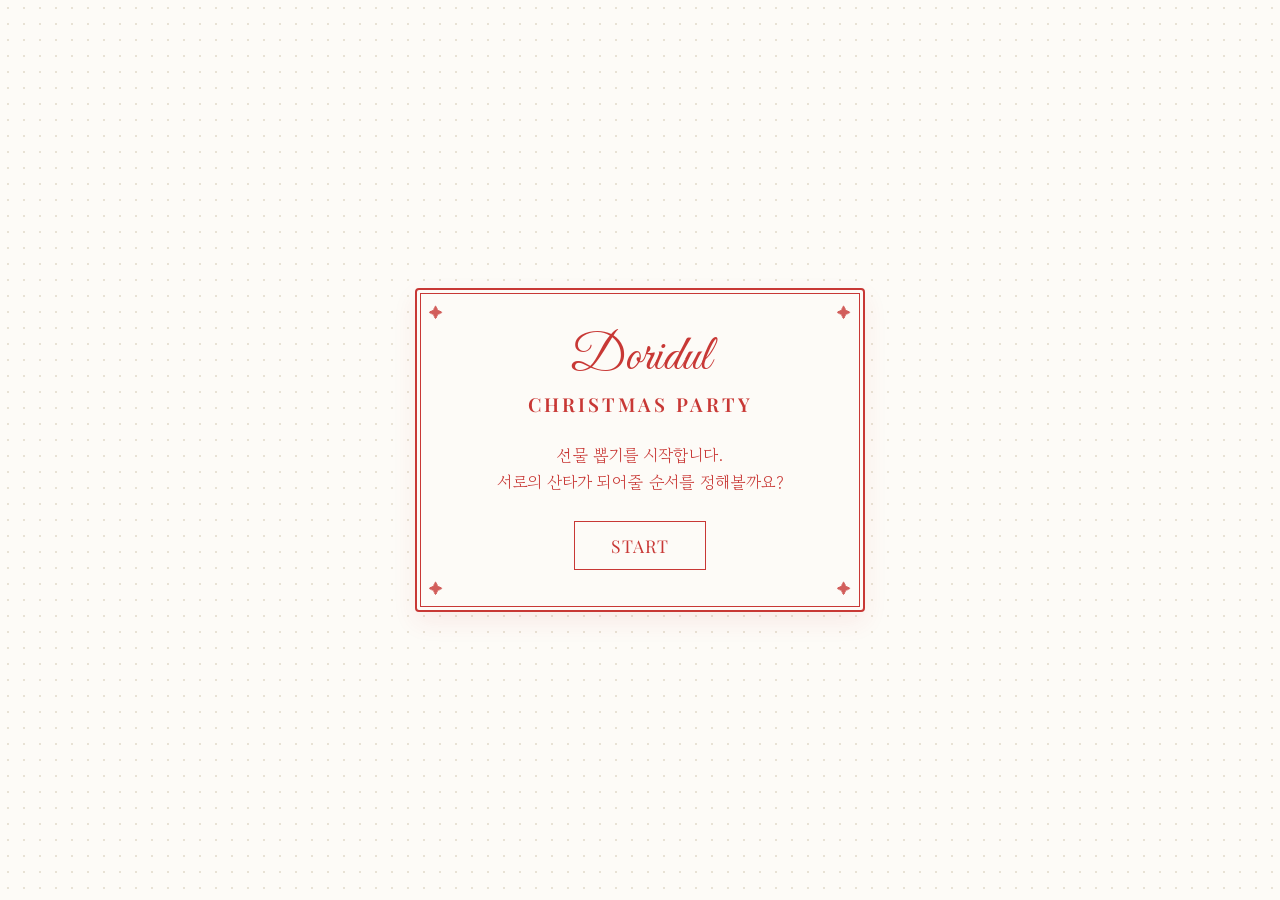
==== index.html @ a65761b8 "Add files via upload" ====
<!DOCTYPE html>
<html lang="ko">
<head>
    <meta charset="UTF-8">
    <meta name="viewport" content="width=device-width, initial-scale=1.0">
    <title>Doridul Christmas Party</title>
    <!-- 클래식 폰트 불러오기 (Great Vibes, Playfair Display, Gowun Batang) -->
    <link rel="preconnect" href="https://fonts.googleapis.com">
    <link rel="preconnect" href="https://fonts.gstatic.com" crossorigin>
    <link href="https://fonts.googleapis.com/css2?family=Gowun+Batang:wght@400;700&family=Great+Vibes&family=Playfair+Display:ital,wght@0,600;1,400&display=swap" rel="stylesheet">
    <style>
        :root {
            --bg-color: #FDFBF7;
            --red-color: #C83835;
            --red-light: #F9EBEA;
            --border-color: #C83835;
        }

        * {
            box-sizing: border-box;
            margin: 0;
            padding: 0;
        }

        body {
            background-color: var(--bg-color);
            color: var(--red-color);
            font-family: 'Gowun Batang', serif;
            display: flex;
            justify-content: center;
            align-items: center;
            min-height: 100vh;
            padding: 20px;
            /* 종이 질감 패턴 느낌 추가 */
            background-image: radial-gradient(#E8E2D5 0.75px, transparent 0.75px);
            background-size: 16px 16px;
        }

        .card {
            border: 2px solid var(--border-color);
            outline: 1px solid var(--border-color);
            outline-offset: -6px;
            padding: 40px 30px;
            max-width: 450px;
            width: 100%;
            text-align: center;
            border-radius: 4px;
            box-shadow: 0 10px 25px rgba(200, 56, 53, 0.08);
            position: relative;
            background-color: var(--bg-color);
        }

        /* 크리스마스 라인 아트 장식 효과 */
        .corner-decoration {
            position: absolute;
            font-size: 14px;
            opacity: 0.8;
        }
        .top-left { top: 12px; left: 12px; }
        .top-right { top: 12px; right: 12px; }
        .bottom-left { bottom: 12px; left: 12px; }
        .bottom-right { bottom: 12px; right: 12px; }

        h1.script-title {
            font-family: 'Great Vibes', cursive;
            font-size: 3.2rem;
            font-weight: normal;
            line-height: 1.1;
            margin-bottom: 5px;
        }

        h2.classic-title {
            font-family: 'Playfair Display', serif;
            letter-spacing: 3px;
            text-transform: uppercase;
            font-size: 1.2rem;
            margin-bottom: 25px;
            font-weight: 600;
        }

        p.description {
            font-size: 1.05rem;
            line-height: 1.6;
            margin-bottom: 25px;
            word-break: keep-all;
        }

        .members-list {
            display: flex;
            justify-content: center;
            gap: 8px;
            flex-wrap: wrap;
            margin-bottom: 30px;
        }

        .member-badge {
            border: 1px solid var(--red-color);
            padding: 4px 12px;
            border-radius: 15px;
            font-size: 0.9rem;
            transition: all 0.3s ease;
        }

        .member-badge.selected {
            background-color: var(--red-color);
            color: var(--bg-color);
            font-weight: bold;
        }

        .result-box {
            border-top: 1px dashed var(--red-color);
            border-bottom: 1px dashed var(--red-color);
            padding: 20px 0;
            margin: 20px 0 30px;
            min-height: 120px;
            display: flex;
            flex-direction: column;
            justify-content: center;
            align-items: center;
        }

        .highlight-name {
            font-size: 2.2rem;
            font-weight: bold;
            margin-top: 8px;
            font-family: 'Gowun Batang', serif;
            animation: fadeIn 0.5s ease-in-out;
        }

        .loading-text {
            font-size: 1.8rem;
            font-weight: bold;
            color: var(--red-color);
            font-family: 'Gowun Batang', serif;
            animation: pulse 0.3s infinite alternate;
        }

        @keyframes pulse {
            from { transform: scale(0.95); opacity: 0.8; }
            to { transform: scale(1.05); opacity: 1; }
        }

        .btn {
            background-color: transparent;
            color: var(--red-color);
            border: 1.5px solid var(--red-color);
            padding: 12px 36px;
            font-size: 1.1rem;
            font-family: 'Playfair Display', 'Gowun Batang', serif;
            letter-spacing: 1px;
            cursor: pointer;
            transition: all 0.2s ease;
            outline: none;
        }

        .btn:hover:not(:disabled) {
            background-color: var(--red-color);
            color: var(--bg-color);
        }

        .btn:disabled {
            opacity: 0.5;
            cursor: not-allowed;
            border-color: #ccc;
            color: #888;
        }

        .hidden {
            display: none;
        }

        .chain-history {
            text-align: left;
            font-size: 0.9rem;
            line-height: 1.8;
            margin-bottom: 25px;
            background-color: rgba(200, 56, 53, 0.03);
            padding: 15px;
            border-radius: 4px;
            border-left: 2px solid var(--red-color);
        }

        .chain-item {
            margin-bottom: 4px;
        }

        @keyframes fadeIn {
            from { opacity: 0; transform: translateY(5px); }
            to { opacity: 1; transform: translateY(0); }
        }
    </style>
</head>
<body>

<div class="card">
    <div class="corner-decoration top-left">✦</div>
    <div class="corner-decoration top-right">✦</div>
    <div class="corner-decoration bottom-left">✦</div>
    <div class="corner-decoration bottom-right">✦</div>

    <!-- 1. 메인 화면 -->
    <div id="step-1">
        <h1 class="script-title">Doridul</h1>
        <h2 class="classic-title">Christmas Party</h2>
        <p class="description">
            선물 뽑기를 시작합니다.<br>
            서로의 산타가 되어줄 순서를 정해볼까요?
        </p>
        <button class="btn" onclick="nextStep(2)">START</button>
    </div>

    <!-- 2~7. 진행 화면 (공통 레이아웃 사용) -->
    <div id="step-game" class="hidden">
        <h2 class="classic-title" id="game-title">Christmas Party</h2>
        
        <p class="description" id="game-desc"></p>

        <div class="members-list" id="members-container"></div>

        <div class="result-box">
            <span id="result-label" style="font-size: 0.95rem;">버튼을 눌러 사람을 뽑아주세요</span>
            <div id="result-name" class="highlight-name"></div>
        </div>

        <div id="chain-history" class="chain-history hidden"></div>

        <button class="btn" id="action-btn" onclick="drawFirstWithLoading()">첫번째 사람 뽑기</button>
    </div>

</div>

<script>
    const INITIAL_MEMBERS = ["수민", "보은", "인수", "율린", "홍비", "도희"];
    const LOADING_MESSAGES = ["두근두근 💓", "두구두구두구 🥁", "메리크리스마스! 🎄"];
    
    let remainingMembers = [];
    let sequence = [];
    let currentStep = 1;

    function initGame() {
        remainingMembers = [...INITIAL_MEMBERS];
        sequence = [];
        currentStep = 1;
        
        document.getElementById('step-1').classList.remove('hidden');
        document.getElementById('step-game').classList.add('hidden');
        document.getElementById('chain-history').classList.add('hidden');
        document.getElementById('chain-history').innerHTML = '';
    }

    function nextStep(step) {
        if(step === 2) {
            document.getElementById('step-1').classList.add('hidden');
            document.getElementById('step-game').classList.remove('hidden');
            setupStep2();
        }
    }

    function renderMembers() {
        const container = document.getElementById('members-container');
        container.innerHTML = '';
        INITIAL_MEMBERS.forEach(member => {
            const badge = document.createElement('span');
            badge.className = 'member-badge';
            if (sequence.includes(member)) {
                badge.classList.add('selected');
            }
            badge.textContent = member;
            container.appendChild(badge);
        });
    }

    function setupStep2() {
        currentStep = 2;
        renderMembers();
        document.getElementById('game-title').textContent = "첫 번째 주자 뽑기";
        document.getElementById('game-desc').textContent = "선물 전달을 시작할 첫 번째 사람을 뽑아주세요.";
        document.getElementById('result-label').textContent = "첫 번째 주자는?";
        document.getElementById('result-name').textContent = "";
        
        const btn = document.getElementById('action-btn');
        btn.disabled = false;
        btn.textContent = "첫번째 사람 뽑기";
        btn.onclick = drawFirstWithLoading;
    }

    function startLoadingAnimation(onComplete) {
        const btn = document.getElementById('action-btn');
        const resultNameEl = document.getElementById('result-name');
        btn.disabled = true;

        let duration = 3000; // 3초 로딩
        let intervalTime = 250; // 문구 변경 간격 (ms)
        let elapsedTime = 0;

        let timer = setInterval(() => {
            // 문구를 무작위로 선택
            const randomMsg = LOADING_MESSAGES[Math.floor(Math.random() * LOADING_MESSAGES.length)];
            resultNameEl.innerHTML = `<span class="loading-text">${randomMsg}</span>`;
            
            elapsedTime += intervalTime;
            if (elapsedTime >= duration) {
                clearInterval(timer);
                btn.disabled = false;
                onComplete();
            }
        }, intervalTime);
    }

    function drawFirstWithLoading() {
        startLoadingAnimation(drawFirst);
    }

    function drawFirst() {
        const randomIndex = Math.floor(Math.random() * remainingMembers.length);
        const selected = remainingMembers.splice(randomIndex, 1)[0];
        sequence.push(selected);

        renderMembers();
        document.getElementById('result-name').textContent = selected;
        
        const btn = document.getElementById('action-btn');
        btn.textContent = "다음 선물 받을 사람 뽑기";
        btn.onclick = prepareNextDraw;
    }

    function prepareNextDraw() {
        currentStep++;
        const giver = sequence[sequence.length - 1];
        
        if (remainingMembers.length > 1) {
            document.getElementById('game-title').textContent = `선물 받을 사람 뽑기 (${sequence.length}/6)`;
            document.getElementById('game-desc').innerHTML = `<b>${giver}</b> 님이 선물해 줄 다음 사람을 뽑아주세요.`;
            document.getElementById('result-label').textContent = `${giver} → ?`;
            document.getElementById('result-name').textContent = "";
            
            const btn = document.getElementById('action-btn');
            btn.disabled = false;
            btn.textContent = "다음 선물 받을 사람 뽑기";
            btn.onclick = drawNextWithLoading;
        } else if (remainingMembers.length === 1) {
            setupFinalStep();
        }
    }

    function drawNextWithLoading() {
        startLoadingAnimation(drawNext);
    }

    function drawNext() {
        const randomIndex = Math.floor(Math.random() * remainingMembers.length);
        const selected = remainingMembers.splice(randomIndex, 1)[0];
        sequence.push(selected);

        renderMembers();
        document.getElementById('result-name').textContent = selected;

        if (remainingMembers.length > 0) {
            const btn = document.getElementById('action-btn');
            btn.textContent = "다음 순서로 진행";
            btn.onclick = prepareNextDraw;
        } else {
            setupFinalStep();
        }
    }

    function setupFinalStep() {
        // 마지막 남은 사람 확정
        const lastMember = remainingMembers.pop();
        sequence.push(lastMember);
        renderMembers();

        document.getElementById('game-title').textContent = "최종 결과 발표";
        document.getElementById('game-desc').innerHTML = `모든 순서가 정해졌습니다!`;
        document.getElementById('result-label').textContent = "마지막 주자";
        document.getElementById('result-name').textContent = lastMember;

        // 히스토리 목록 생성
        const historyContainer = document.getElementById('chain-history');
        historyContainer.classList.remove('hidden');
        
        let historyHTML = '<strong>🎁 선물 전달 순서:</strong><br><br>';
        for(let i = 0; i < sequence.length - 1; i++) {
            historyHTML += `<div class="chain-item">🎄 <b>${sequence[i]}</b> ➔ <b>${sequence[i+1]}</b> 에게 선물</div>`;
        }
        historyHTML += `<div class="chain-item">🎄 <b>${sequence[sequence.length - 1]}</b> ➔ <b>${sequence[0]}</b> 에게 선물 (첫 번째 주자)</div>`;
        
        historyContainer.innerHTML = historyHTML;

        // 버튼 변경
        const btn = document.getElementById('action-btn');
        btn.disabled = false;
        btn.textContent = "처음으로";
        btn.onclick = initGame;
    }

    // 초기화 실행
    initGame();
</script>

</body>
</html>
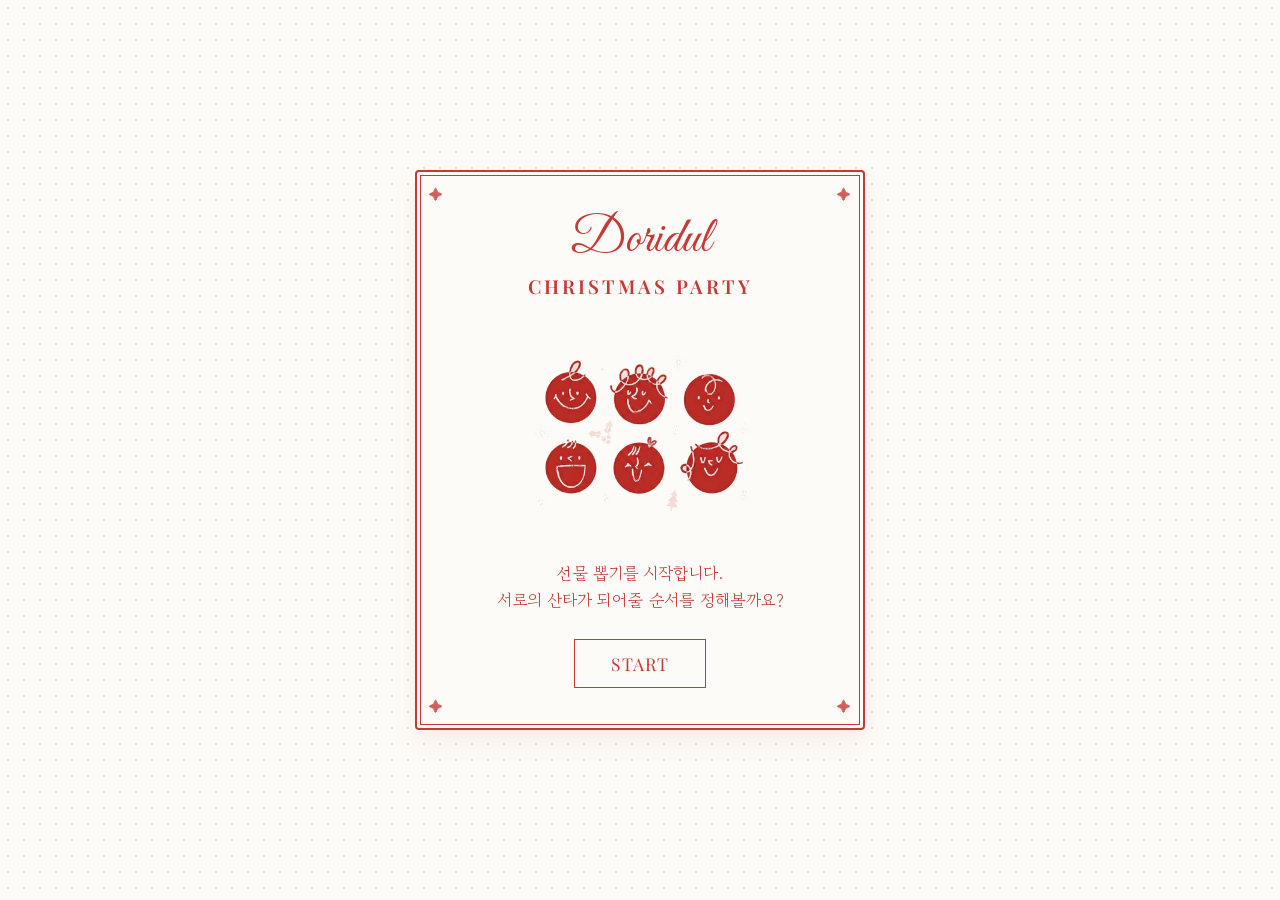
==== commit 067c85d5: "Add files via upload" ====
--- a/index.html
+++ b/index.html
@@ -4,6 +4,18 @@
     <meta charset="UTF-8">
     <meta name="viewport" content="width=device-width, initial-scale=1.0">
     <title>Doridul Christmas Party</title>
+    <link rel="icon" href="tree.ico" type="image/x-icon">
+    <meta property="og:title" content="Doridul Christmas Party">
+    <meta property="og:description" content="선물 뽑기를 시작합니다. 서로의 산타가 되어줄 순서를 정해볼까요?">
+    <meta property="og:type" content="website">
+    <meta property="og:url" content="https://soyr.github.io/doridul/">
+    <meta property="og:image" content="https://soyr.github.io/doridul/doridulillust.png">
+    <meta property="og:image:width" content="1024">
+    <meta property="og:image:height" content="716">
+    <meta property="og:image:type" content="image/png">
+    <meta name="twitter:card" content="summary_large_image">
+    <meta name="twitter:title" content="Doridul Christmas Party">
+    <meta name="twitter:image" content="https://soyr.github.io/doridul/doridulillust.png">
     <!-- 클래식 폰트 불러오기 (Great Vibes, Playfair Display, Gowun Batang) -->
     <link rel="preconnect" href="https://fonts.googleapis.com">
     <link rel="preconnect" href="https://fonts.gstatic.com" crossorigin>
@@ -69,6 +81,13 @@
             margin-bottom: 5px;
         }
 
+        .main-illust {
+            width: 80%;
+            height: auto;
+            margin: 5px auto 20px;
+            display: block;
+        }
+
         h2.classic-title {
             font-family: 'Playfair Display', serif;
             letter-spacing: 3px;
@@ -202,6 +221,7 @@
     <div id="step-1">
         <h1 class="script-title">Doridul</h1>
         <h2 class="classic-title">Christmas Party</h2>
+        <img src="doridulillust-2.png" alt="Doridul illustration" class="main-illust">
         <p class="description">
             선물 뽑기를 시작합니다.<br>
             서로의 산타가 되어줄 순서를 정해볼까요?
@@ -289,7 +309,7 @@
         const resultNameEl = document.getElementById('result-name');
         btn.disabled = true;
 
-        let duration = 3000; // 3초 로딩
+        let duration = 2500; // 2.5초 로딩
         let intervalTime = 250; // 문구 변경 간격 (ms)
         let elapsedTime = 0;
 
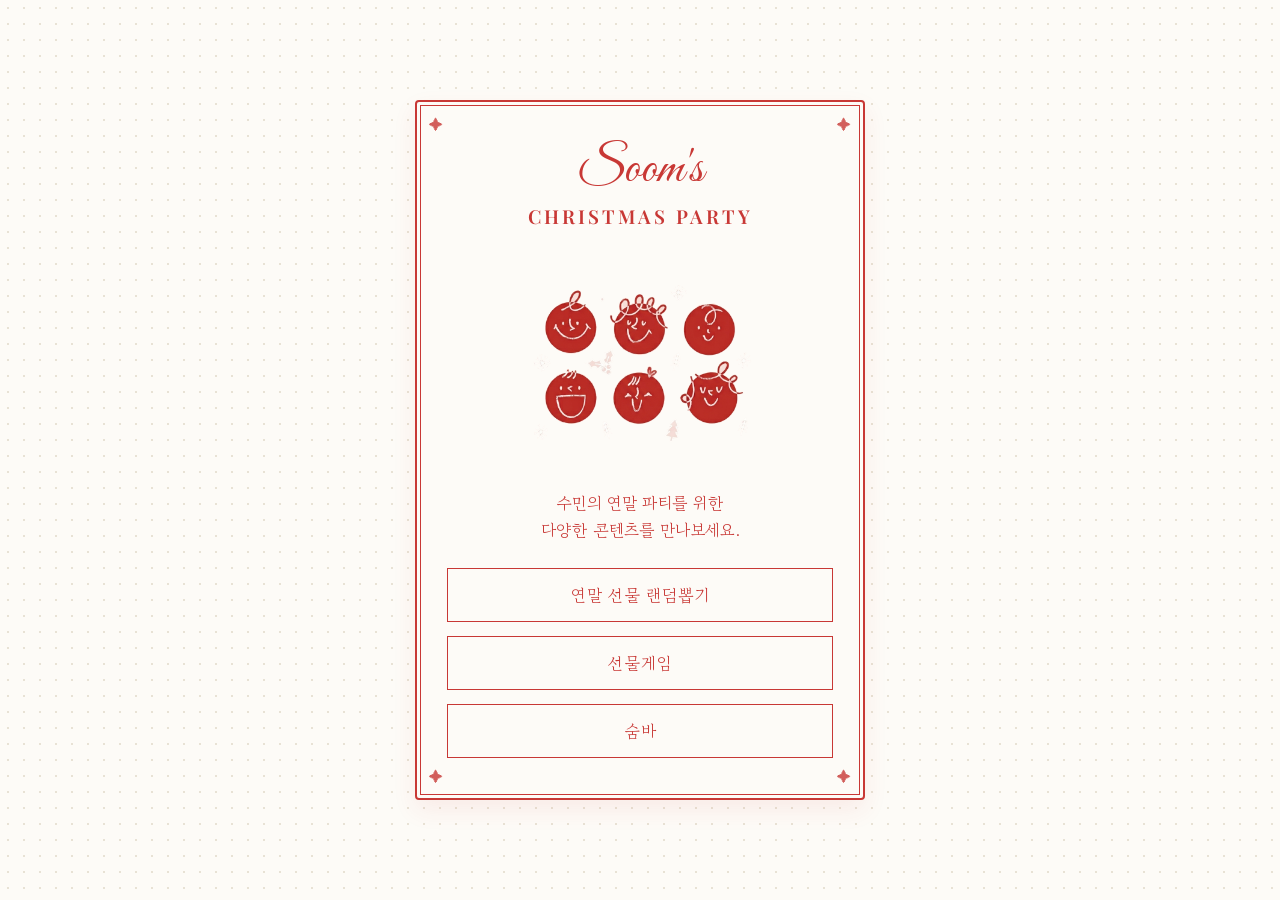
==== commit 24ad089b: "Add files via upload" ====
--- a/index.html
+++ b/index.html
@@ -1,422 +1,51 @@
-<!DOCTYPE html>
-<html lang="ko">
-<head>
-    <meta charset="UTF-8">
-    <meta name="viewport" content="width=device-width, initial-scale=1.0">
-    <title>Doridul Christmas Party</title>
-    <link rel="icon" href="tree.ico" type="image/x-icon">
-    <meta property="og:title" content="Doridul Christmas Party">
-    <meta property="og:description" content="선물 뽑기를 시작합니다. 서로의 산타가 되어줄 순서를 정해볼까요?">
-    <meta property="og:type" content="website">
-    <meta property="og:url" content="https://soyr.github.io/doridul/">
-    <meta property="og:image" content="https://soyr.github.io/doridul/doridulillust.png">
-    <meta property="og:image:width" content="1024">
-    <meta property="og:image:height" content="716">
-    <meta property="og:image:type" content="image/png">
-    <meta name="twitter:card" content="summary_large_image">
-    <meta name="twitter:title" content="Doridul Christmas Party">
-    <meta name="twitter:image" content="https://soyr.github.io/doridul/doridulillust.png">
-    <!-- 클래식 폰트 불러오기 (Great Vibes, Playfair Display, Gowun Batang) -->
-    <link rel="preconnect" href="https://fonts.googleapis.com">
-    <link rel="preconnect" href="https://fonts.gstatic.com" crossorigin>
-    <link href="https://fonts.googleapis.com/css2?family=Gowun+Batang:wght@400;700&family=Great+Vibes&family=Playfair+Display:ital,wght@0,600;1,400&display=swap" rel="stylesheet">
-    <style>
-        :root {
-            --bg-color: #FDFBF7;
-            --red-color: #C83835;
-            --red-light: #F9EBEA;
-            --border-color: #C83835;
-        }
-
-        * {
-            box-sizing: border-box;
-            margin: 0;
-            padding: 0;
-        }
-
-        body {
-            background-color: var(--bg-color);
-            color: var(--red-color);
-            font-family: 'Gowun Batang', serif;
-            display: flex;
-            justify-content: center;
-            align-items: center;
-            min-height: 100vh;
-            padding: 20px;
-            /* 종이 질감 패턴 느낌 추가 */
-            background-image: radial-gradient(#E8E2D5 0.75px, transparent 0.75px);
-            background-size: 16px 16px;
-        }
-
-        .card {
-            border: 2px solid var(--border-color);
-            outline: 1px solid var(--border-color);
-            outline-offset: -6px;
-            padding: 40px 30px;
-            max-width: 450px;
-            width: 100%;
-            text-align: center;
-            border-radius: 4px;
-            box-shadow: 0 10px 25px rgba(200, 56, 53, 0.08);
-            position: relative;
-            background-color: var(--bg-color);
-        }
-
-        /* 크리스마스 라인 아트 장식 효과 */
-        .corner-decoration {
-            position: absolute;
-            font-size: 14px;
-            opacity: 0.8;
-        }
-        .top-left { top: 12px; left: 12px; }
-        .top-right { top: 12px; right: 12px; }
-        .bottom-left { bottom: 12px; left: 12px; }
-        .bottom-right { bottom: 12px; right: 12px; }
-
-        h1.script-title {
-            font-family: 'Great Vibes', cursive;
-            font-size: 3.2rem;
-            font-weight: normal;
-            line-height: 1.1;
-            margin-bottom: 5px;
-        }
-
-        .main-illust {
-            width: 80%;
-            height: auto;
-            margin: 5px auto 20px;
-            display: block;
-        }
-
-        h2.classic-title {
-            font-family: 'Playfair Display', serif;
-            letter-spacing: 3px;
-            text-transform: uppercase;
-            font-size: 1.2rem;
-            margin-bottom: 25px;
-            font-weight: 600;
-        }
-
-        p.description {
-            font-size: 1.05rem;
-            line-height: 1.6;
-            margin-bottom: 25px;
-            word-break: keep-all;
-        }
-
-        .members-list {
-            display: flex;
-            justify-content: center;
-            gap: 8px;
-            flex-wrap: wrap;
-            margin-bottom: 30px;
-        }
-
-        .member-badge {
-            border: 1px solid var(--red-color);
-            padding: 4px 12px;
-            border-radius: 15px;
-            font-size: 0.9rem;
-            transition: all 0.3s ease;
-        }
-
-        .member-badge.selected {
-            background-color: var(--red-color);
-            color: var(--bg-color);
-            font-weight: bold;
-        }
-
-        .result-box {
-            border-top: 1px dashed var(--red-color);
-            border-bottom: 1px dashed var(--red-color);
-            padding: 20px 0;
-            margin: 20px 0 30px;
-            min-height: 120px;
-            display: flex;
-            flex-direction: column;
-            justify-content: center;
-            align-items: center;
-        }
-
-        .highlight-name {
-            font-size: 2.2rem;
-            font-weight: bold;
-            margin-top: 8px;
-            font-family: 'Gowun Batang', serif;
-            animation: fadeIn 0.5s ease-in-out;
-        }
-
-        .loading-text {
-            font-size: 1.8rem;
-            font-weight: bold;
-            color: var(--red-color);
-            font-family: 'Gowun Batang', serif;
-            animation: pulse 0.3s infinite alternate;
-        }
-
-        @keyframes pulse {
-            from { transform: scale(0.95); opacity: 0.8; }
-            to { transform: scale(1.05); opacity: 1; }
-        }
-
-        .btn {
-            background-color: transparent;
-            color: var(--red-color);
-            border: 1.5px solid var(--red-color);
-            padding: 12px 36px;
-            font-size: 1.1rem;
-            font-family: 'Playfair Display', 'Gowun Batang', serif;
-            letter-spacing: 1px;
-            cursor: pointer;
-            transition: all 0.2s ease;
-            outline: none;
-        }
-
-        .btn:hover:not(:disabled) {
-            background-color: var(--red-color);
-            color: var(--bg-color);
-        }
-
-        .btn:disabled {
-            opacity: 0.5;
-            cursor: not-allowed;
-            border-color: #ccc;
-            color: #888;
-        }
-
-        .hidden {
-            display: none;
-        }
-
-        .chain-history {
-            text-align: left;
-            font-size: 0.9rem;
-            line-height: 1.8;
-            margin-bottom: 25px;
-            background-color: rgba(200, 56, 53, 0.03);
-            padding: 15px;
-            border-radius: 4px;
-            border-left: 2px solid var(--red-color);
-        }
-
-        .chain-item {
-            margin-bottom: 4px;
-        }
-
-        @keyframes fadeIn {
-            from { opacity: 0; transform: translateY(5px); }
-            to { opacity: 1; transform: translateY(0); }
-        }
-    </style>
-</head>
-<body>
-
-<div class="card">
-    <div class="corner-decoration top-left">✦</div>
-    <div class="corner-decoration top-right">✦</div>
-    <div class="corner-decoration bottom-left">✦</div>
-    <div class="corner-decoration bottom-right">✦</div>
-
-    <!-- 1. 메인 화면 -->
-    <div id="step-1">
-        <h1 class="script-title">Doridul</h1>
-        <h2 class="classic-title">Christmas Party</h2>
-        <img src="doridulillust-2.png" alt="Doridul illustration" class="main-illust">
-        <p class="description">
-            선물 뽑기를 시작합니다.<br>
-            서로의 산타가 되어줄 순서를 정해볼까요?
-        </p>
-        <button class="btn" onclick="nextStep(2)">START</button>
-    </div>
-
-    <!-- 2~7. 진행 화면 (공통 레이아웃 사용) -->
-    <div id="step-game" class="hidden">
-        <h2 class="classic-title" id="game-title">Christmas Party</h2>
-        
-        <p class="description" id="game-desc"></p>
-
-        <div class="members-list" id="members-container"></div>
-
-        <div class="result-box">
-            <span id="result-label" style="font-size: 0.95rem;">버튼을 눌러 사람을 뽑아주세요</span>
-            <div id="result-name" class="highlight-name"></div>
-        </div>
-
-        <div id="chain-history" class="chain-history hidden"></div>
-
-        <button class="btn" id="action-btn" onclick="drawFirstWithLoading()">첫번째 사람 뽑기</button>
-    </div>
-
-</div>
-
-<script>
-    const INITIAL_MEMBERS = ["수민", "보은", "인수", "율린", "홍비", "도희"];
-    const LOADING_MESSAGES = ["두근두근 💓", "두구두구두구 🥁", "메리크리스마스! 🎄"];
-    
-    let remainingMembers = [];
-    let sequence = [];
-    let currentStep = 1;
-
-    function initGame() {
-        remainingMembers = [...INITIAL_MEMBERS];
-        sequence = [];
-        currentStep = 1;
-        
-        document.getElementById('step-1').classList.remove('hidden');
-        document.getElementById('step-game').classList.add('hidden');
-        document.getElementById('chain-history').classList.add('hidden');
-        document.getElementById('chain-history').innerHTML = '';
-    }
-
-    function nextStep(step) {
-        if(step === 2) {
-            document.getElementById('step-1').classList.add('hidden');
-            document.getElementById('step-game').classList.remove('hidden');
-            setupStep2();
-        }
-    }
-
-    function renderMembers() {
-        const container = document.getElementById('members-container');
-        container.innerHTML = '';
-        INITIAL_MEMBERS.forEach(member => {
-            const badge = document.createElement('span');
-            badge.className = 'member-badge';
-            if (sequence.includes(member)) {
-                badge.classList.add('selected');
-            }
-            badge.textContent = member;
-            container.appendChild(badge);
-        });
-    }
-
-    function setupStep2() {
-        currentStep = 2;
-        renderMembers();
-        document.getElementById('game-title').textContent = "첫 번째 주자 뽑기";
-        document.getElementById('game-desc').textContent = "선물 전달을 시작할 첫 번째 사람을 뽑아주세요.";
-        document.getElementById('result-label').textContent = "첫 번째 주자는?";
-        document.getElementById('result-name').textContent = "";
-        
-        const btn = document.getElementById('action-btn');
-        btn.disabled = false;
-        btn.textContent = "첫번째 사람 뽑기";
-        btn.onclick = drawFirstWithLoading;
-    }
-
-    function startLoadingAnimation(onComplete) {
-        const btn = document.getElementById('action-btn');
-        const resultNameEl = document.getElementById('result-name');
-        btn.disabled = true;
-
-        let duration = 2500; // 2.5초 로딩
-        let intervalTime = 250; // 문구 변경 간격 (ms)
-        let elapsedTime = 0;
-
-        let timer = setInterval(() => {
-            // 문구를 무작위로 선택
-            const randomMsg = LOADING_MESSAGES[Math.floor(Math.random() * LOADING_MESSAGES.length)];
-            resultNameEl.innerHTML = `<span class="loading-text">${randomMsg}</span>`;
-            
-            elapsedTime += intervalTime;
-            if (elapsedTime >= duration) {
-                clearInterval(timer);
-                btn.disabled = false;
-                onComplete();
-            }
-        }, intervalTime);
-    }
-
-    function drawFirstWithLoading() {
-        startLoadingAnimation(drawFirst);
-    }
-
-    function drawFirst() {
-        const randomIndex = Math.floor(Math.random() * remainingMembers.length);
-        const selected = remainingMembers.splice(randomIndex, 1)[0];
-        sequence.push(selected);
-
-        renderMembers();
-        document.getElementById('result-name').textContent = selected;
-        
-        const btn = document.getElementById('action-btn');
-        btn.textContent = "다음 선물 받을 사람 뽑기";
-        btn.onclick = prepareNextDraw;
-    }
-
-    function prepareNextDraw() {
-        currentStep++;
-        const giver = sequence[sequence.length - 1];
-        
-        if (remainingMembers.length > 1) {
-            document.getElementById('game-title').textContent = `선물 받을 사람 뽑기 (${sequence.length}/6)`;
-            document.getElementById('game-desc').innerHTML = `<b>${giver}</b> 님이 선물해 줄 다음 사람을 뽑아주세요.`;
-            document.getElementById('result-label').textContent = `${giver} → ?`;
-            document.getElementById('result-name').textContent = "";
-            
-            const btn = document.getElementById('action-btn');
-            btn.disabled = false;
-            btn.textContent = "다음 선물 받을 사람 뽑기";
-            btn.onclick = drawNextWithLoading;
-        } else if (remainingMembers.length === 1) {
-            setupFinalStep();
-        }
-    }
-
-    function drawNextWithLoading() {
-        startLoadingAnimation(drawNext);
-    }
-
-    function drawNext() {
-        const randomIndex = Math.floor(Math.random() * remainingMembers.length);
-        const selected = remainingMembers.splice(randomIndex, 1)[0];
-        sequence.push(selected);
-
-        renderMembers();
-        document.getElementById('result-name').textContent = selected;
-
-        if (remainingMembers.length > 0) {
-            const btn = document.getElementById('action-btn');
-            btn.textContent = "다음 순서로 진행";
-            btn.onclick = prepareNextDraw;
-        } else {
-            setupFinalStep();
-        }
-    }
-
-    function setupFinalStep() {
-        // 마지막 남은 사람 확정
-        const lastMember = remainingMembers.pop();
-        sequence.push(lastMember);
-        renderMembers();
-
-        document.getElementById('game-title').textContent = "최종 결과 발표";
-        document.getElementById('game-desc').innerHTML = `모든 순서가 정해졌습니다!`;
-        document.getElementById('result-label').textContent = "마지막 주자";
-        document.getElementById('result-name').textContent = lastMember;
-
-        // 히스토리 목록 생성
-        const historyContainer = document.getElementById('chain-history');
-        historyContainer.classList.remove('hidden');
-        
-        let historyHTML = '<strong>🎁 선물 전달 순서:</strong><br><br>';
-        for(let i = 0; i < sequence.length - 1; i++) {
-            historyHTML += `<div class="chain-item">🎄 <b>${sequence[i]}</b> ➔ <b>${sequence[i+1]}</b> 에게 선물</div>`;
-        }
-        historyHTML += `<div class="chain-item">🎄 <b>${sequence[sequence.length - 1]}</b> ➔ <b>${sequence[0]}</b> 에게 선물 (첫 번째 주자)</div>`;
-        
-        historyContainer.innerHTML = historyHTML;
-
-        // 버튼 변경
-        const btn = document.getElementById('action-btn');
-        btn.disabled = false;
-        btn.textContent = "처음으로";
-        btn.onclick = initGame;
-    }
-
-    // 초기화 실행
-    initGame();
-</script>
-
-</body>
-</html>+<!DOCTYPE html>
+<html lang="ko">
+<head>
+    <meta charset="UTF-8">
+    <meta name="viewport" content="width=device-width, initial-scale=1.0">
+    <title>Doridul Christmas Party</title>
+    <link rel="icon" href="tree.ico" type="image/x-icon">
+    <meta property="og:title" content="Doridul Christmas Party">
+    <meta property="og:description" content="둘째덜의 연말 파티를 위한 다양한 콘텐츠를 만나보세요.">
+    <meta property="og:type" content="website">
+    <meta property="og:url" content="https://soyr.github.io/doridul/">
+    <meta property="og:image" content="https://soyr.github.io/doridul/doridulillust.png">
+    <meta property="og:image:width" content="1024">
+    <meta property="og:image:height" content="716">
+    <meta property="og:image:type" content="image/png">
+    <meta name="twitter:card" content="summary_large_image">
+    <meta name="twitter:title" content="Doridul Christmas Party">
+    <meta name="twitter:image" content="https://soyr.github.io/doridul/doridulillust.png">
+    <!-- 클래식 폰트 불러오기 (Great Vibes, Playfair Display, Gowun Batang) -->
+    <link rel="preconnect" href="https://fonts.googleapis.com">
+    <link rel="preconnect" href="https://fonts.gstatic.com" crossorigin>
+    <link href="https://fonts.googleapis.com/css2?family=Gowun+Batang:wght@400;700&family=Great+Vibes&family=Playfair+Display:ital,wght@0,600;1,400&display=swap" rel="stylesheet">
+    <link rel="stylesheet" href="style.css">
+</head>
+<body>
+
+<div class="card">
+    <div class="corner-decoration top-left">✦</div>
+    <div class="corner-decoration top-right">✦</div>
+    <div class="corner-decoration bottom-left">✦</div>
+    <div class="corner-decoration bottom-right">✦</div>
+
+    <h1 class="script-title">Soom's</h1>
+    <h2 class="classic-title">Christmas Party</h2>
+    <img src="doridulillust-2.png" alt="Doridul illustration" class="main-illust">
+    <p class="description">
+        수민의 연말 파티를 위한<br>
+        다양한 콘텐츠를 만나보세요.
+    </p>
+
+    <div class="menu-list">
+        <a class="menu-link" href="menu1.html">연말 선물 랜덤뽑기</a>
+        <a class="menu-link" href="menu2.html">선물게임</a>
+        <a class="menu-link" href="menu3.html">숨바</a>
+    </div>
+</div>
+
+<script src="script.js"></script>
+
+</body>
+</html>
--- a/style.css
+++ b/style.css
@@ -0,0 +1,604 @@
+:root {
+    --bg-color: #FDFBF7;
+    --red-color: #C83835;
+    --red-light: #F9EBEA;
+    --border-color: #C83835;
+}
+
+* {
+    box-sizing: border-box;
+    margin: 0;
+    padding: 0;
+}
+
+body {
+    background-color: var(--bg-color);
+    color: var(--red-color);
+    font-family: 'Gowun Batang', serif;
+    display: flex;
+    justify-content: center;
+    align-items: center;
+    min-height: 100vh;
+    padding: 20px;
+    /* 종이 질감 패턴 느낌 추가 */
+    background-image: radial-gradient(#E8E2D5 0.75px, transparent 0.75px);
+    background-size: 16px 16px;
+}
+
+.card {
+    border: 2px solid var(--border-color);
+    outline: 1px solid var(--border-color);
+    outline-offset: -6px;
+    padding: 40px 30px;
+    max-width: 450px;
+    width: 100%;
+    text-align: center;
+    border-radius: 4px;
+    box-shadow: 0 10px 25px rgba(200, 56, 53, 0.08);
+    position: relative;
+    background-color: var(--bg-color);
+}
+
+/* 크리스마스 라인 아트 장식 효과 */
+.corner-decoration {
+    position: absolute;
+    font-size: 14px;
+    opacity: 0.8;
+}
+.top-left { top: 12px; left: 12px; }
+.top-right { top: 12px; right: 12px; }
+.bottom-left { bottom: 12px; left: 12px; }
+.bottom-right { bottom: 12px; right: 12px; }
+
+.back-link {
+    display: inline-block;
+    margin-bottom: 16px;
+    font-size: 0.85rem;
+    color: var(--red-color);
+    text-decoration: none;
+    opacity: 0.75;
+    border-bottom: 1px dashed var(--red-color);
+}
+
+.back-link:hover {
+    opacity: 1;
+}
+
+h1.script-title {
+    font-family: 'Great Vibes', cursive;
+    font-size: 3.2rem;
+    font-weight: normal;
+    line-height: 1.1;
+    margin-bottom: 5px;
+}
+
+.main-illust {
+    width: 80%;
+    height: auto;
+    margin: 5px auto 20px;
+    display: block;
+}
+
+h2.classic-title {
+    font-family: 'Playfair Display', serif;
+    letter-spacing: 3px;
+    text-transform: uppercase;
+    font-size: 1.2rem;
+    margin-bottom: 25px;
+    font-weight: 600;
+}
+
+p.description {
+    font-size: 1.05rem;
+    line-height: 1.6;
+    margin-bottom: 25px;
+    word-break: keep-all;
+}
+
+.menu-list {
+    display: flex;
+    flex-direction: column;
+    gap: 14px;
+}
+
+.menu-link {
+    display: block;
+    background-color: transparent;
+    color: var(--red-color);
+    border: 1.5px solid var(--red-color);
+    padding: 14px 20px;
+    font-size: 1.05rem;
+    font-family: 'Playfair Display', 'Gowun Batang', serif;
+    letter-spacing: 1px;
+    text-decoration: none;
+    transition: all 0.2s ease;
+}
+
+.menu-link:hover {
+    background-color: var(--red-color);
+    color: var(--bg-color);
+}
+
+.setup-row {
+    display: flex;
+    align-items: center;
+    justify-content: center;
+    gap: 10px;
+    margin-bottom: 18px;
+}
+
+.setup-row label {
+    font-size: 0.95rem;
+}
+
+.select-input {
+    padding: 8px 10px;
+    border: 1.5px solid var(--red-color);
+    background-color: transparent;
+    color: var(--red-color);
+    font-family: 'Gowun Batang', serif;
+    font-size: 1rem;
+    border-radius: 2px;
+    outline: none;
+    cursor: pointer;
+}
+
+.name-inputs {
+    display: grid;
+    grid-template-columns: 1fr 1fr;
+    gap: 10px;
+    margin-bottom: 20px;
+}
+
+.setup-error {
+    color: var(--red-color);
+    font-size: 0.85rem;
+    margin: -10px 0 16px;
+}
+
+.members-list {
+    display: flex;
+    justify-content: center;
+    gap: 8px;
+    flex-wrap: wrap;
+    margin-bottom: 30px;
+}
+
+.member-badge {
+    border: 1px solid var(--red-color);
+    padding: 4px 12px;
+    border-radius: 15px;
+    font-size: 0.9rem;
+    transition: all 0.3s ease;
+}
+
+.member-badge.selected {
+    background-color: var(--red-color);
+    color: var(--bg-color);
+    font-weight: bold;
+}
+
+.result-box {
+    border-top: 1px dashed var(--red-color);
+    border-bottom: 1px dashed var(--red-color);
+    padding: 20px 0;
+    margin: 20px 0 30px;
+    min-height: 120px;
+    display: flex;
+    flex-direction: column;
+    justify-content: center;
+    align-items: center;
+}
+
+.highlight-name {
+    font-size: 2.2rem;
+    font-weight: bold;
+    margin-top: 8px;
+    font-family: 'Gowun Batang', serif;
+    animation: fadeIn 0.5s ease-in-out;
+}
+
+.loading-text {
+    font-size: 1.8rem;
+    font-weight: bold;
+    color: var(--red-color);
+    font-family: 'Gowun Batang', serif;
+    animation: pulse 0.3s infinite alternate;
+}
+
+@keyframes pulse {
+    from { transform: scale(0.95); opacity: 0.8; }
+    to { transform: scale(1.05); opacity: 1; }
+}
+
+.btn {
+    background-color: transparent;
+    color: var(--red-color);
+    border: 1.5px solid var(--red-color);
+    padding: 12px 36px;
+    font-size: 1.1rem;
+    font-family: 'Playfair Display', 'Gowun Batang', serif;
+    letter-spacing: 1px;
+    cursor: pointer;
+    transition: all 0.2s ease;
+    outline: none;
+}
+
+.btn-row {
+    display: flex;
+    justify-content: center;
+    flex-wrap: wrap;
+    gap: 12px;
+}
+
+.btn:hover:not(:disabled) {
+    background-color: var(--red-color);
+    color: var(--bg-color);
+}
+
+.btn:disabled {
+    opacity: 0.5;
+    cursor: not-allowed;
+    border-color: #ccc;
+    color: #888;
+}
+
+.hidden {
+    display: none;
+}
+
+.chain-history {
+    text-align: left;
+    font-size: 0.9rem;
+    line-height: 1.8;
+    margin-bottom: 25px;
+    background-color: rgba(200, 56, 53, 0.03);
+    padding: 15px;
+    border-radius: 4px;
+    border-left: 2px solid var(--red-color);
+}
+
+.chain-item {
+    margin-bottom: 4px;
+}
+
+@keyframes fadeIn {
+    from { opacity: 0; transform: translateY(5px); }
+    to { opacity: 1; transform: translateY(0); }
+}
+
+/* 선물게임 */
+.score-board {
+    font-family: 'Playfair Display', serif;
+    font-size: 1.3rem;
+    font-weight: 600;
+    letter-spacing: 1px;
+    text-align: center;
+    margin-bottom: 14px;
+}
+
+.game-frame {
+    position: relative;
+    width: 100%;
+    height: 180px;
+    border: 1.5px solid var(--red-color);
+    border-radius: 4px;
+    overflow: hidden;
+    background-color: var(--red-light);
+    margin-bottom: 20px;
+}
+
+.ground-line {
+    position: absolute;
+    left: 0;
+    right: 0;
+    bottom: 0;
+    height: 2px;
+    background-image: repeating-linear-gradient(to right, var(--red-color) 0, var(--red-color) 6px, transparent 6px, transparent 12px);
+}
+
+.cloud {
+    position: absolute;
+    width: 24px;
+    height: auto;
+    opacity: 0.8;
+    z-index: 0;
+    pointer-events: none;
+}
+
+.character {
+    position: absolute;
+    left: 40px;
+    bottom: 0;
+    width: 32px;
+    height: 32px;
+    z-index: 2;
+}
+
+.obstacle {
+    position: absolute;
+    bottom: 0;
+    width: 20px;
+    height: 20px;
+    background-color: #C83835;
+    clip-path: polygon(50% 0%, 100% 100%, 0% 100%);
+    z-index: 1;
+}
+
+.gift-item {
+    position: absolute;
+    bottom: 50px;
+    width: 28px;
+    height: 28px;
+    z-index: 1;
+}
+
+.jump-btn {
+    display: block;
+    margin: 0 0 0 auto;
+    width: 60px;
+    height: 60px;
+    border-radius: 50%;
+    background-color: transparent;
+    color: var(--red-color);
+    border: 1.5px solid var(--red-color);
+    font-family: 'Playfair Display', 'Gowun Batang', serif;
+    font-size: 0.85rem;
+    letter-spacing: 0.5px;
+    cursor: pointer;
+    transition: all 0.2s ease;
+}
+
+.jump-btn:hover, .jump-btn:active {
+    background-color: var(--red-color);
+    color: var(--bg-color);
+}
+
+.name-entry {
+    display: flex;
+    gap: 8px;
+    margin: 20px 0;
+}
+
+.name-input {
+    flex: 1;
+    min-width: 0;
+    width: 100%;
+    padding: 10px 12px;
+    border: 1.5px solid var(--red-color);
+    background-color: transparent;
+    color: var(--red-color);
+    font-family: 'Gowun Batang', serif;
+    font-size: 1rem;
+    border-radius: 2px;
+    outline: none;
+}
+
+.name-input::placeholder {
+    color: rgba(200, 56, 53, 0.5);
+}
+
+.name-input:disabled {
+    opacity: 0.5;
+    cursor: not-allowed;
+}
+
+.leaderboard {
+    border-top: 1px dashed var(--red-color);
+    padding-top: 14px;
+    margin-bottom: 24px;
+    text-align: left;
+}
+
+.leaderboard-item {
+    display: flex;
+    justify-content: space-between;
+    padding: 6px 4px;
+    font-size: 1rem;
+}
+
+.leaderboard-rank {
+    font-weight: bold;
+    margin-right: 8px;
+}
+
+/* 숨바 (비주얼 노벨) */
+.vn-frame {
+    display: flex;
+    flex-direction: column;
+    align-items: center;
+    margin-top: 10px;
+}
+
+.vn-character {
+    width: 70%;
+    max-width: 220px;
+    height: auto;
+    margin-bottom: 18px;
+    display: block;
+}
+
+.vn-dialogue-box {
+    position: relative;
+    width: 100%;
+    min-height: 96px;
+    border: 1.5px solid var(--red-color);
+    border-radius: 4px;
+    background-color: var(--red-light);
+    padding: 16px 34px 16px 18px;
+    text-align: left;
+    font-size: 1rem;
+    line-height: 1.7;
+    word-break: keep-all;
+    cursor: pointer;
+}
+
+.vn-dialogue-box.is_motion .vn-dialogue-text {
+    font-style: italic;
+    opacity: 0.8;
+}
+
+.vn-continue-arrow {
+    position: absolute;
+    right: 14px;
+    bottom: 10px;
+    animation: vn-bounce 1s ease-in-out infinite;
+}
+
+@keyframes vn-bounce {
+    0%, 100% { transform: translateY(0); opacity: 0.6; }
+    50% { transform: translateY(4px); opacity: 1; }
+}
+
+.vn-choices {
+    display: flex;
+    flex-direction: column;
+    gap: 10px;
+    width: 100%;
+    margin-top: 14px;
+}
+
+.vn-choice-btn {
+    width: 100%;
+    text-align: center;
+    cursor: pointer;
+    font-size: 1rem;
+}
+
+.vn-input-row {
+    display: flex;
+    gap: 8px;
+    width: 100%;
+    margin-top: 14px;
+}
+
+.vn-message-row {
+    display: flex;
+    flex-direction: column;
+    gap: 10px;
+    width: 100%;
+    margin-top: 14px;
+}
+
+.vn-message-wrap {
+    position: relative;
+    width: 100%;
+}
+
+.message-input {
+    width: 100%;
+    min-height: 80px;
+    padding: 10px 12px 24px;
+    border: 1.5px solid var(--red-color);
+    background-color: transparent;
+    color: var(--red-color);
+    font-family: 'Gowun Batang', serif;
+    font-size: 1rem;
+    border-radius: 2px;
+    outline: none;
+    resize: vertical;
+}
+
+.vn-message-counter {
+    position: absolute;
+    right: 10px;
+    bottom: 8px;
+    font-size: 0.8rem;
+    opacity: 0.7;
+    pointer-events: none;
+}
+
+.vn-message-row .btn {
+    align-self: flex-end;
+}
+
+.vn-playlist {
+    width: 100%;
+    margin-top: 14px;
+    border-top: 1px dashed var(--red-color);
+    padding-top: 14px;
+    text-align: left;
+}
+
+.vn-playlist-title {
+    font-weight: bold;
+    margin-bottom: 10px;
+}
+
+.vn-playlist-list {
+    padding-left: 20px;
+    line-height: 1.8;
+    font-size: 0.95rem;
+}
+
+.vn-playlist-item {
+    display: flex;
+    align-items: center;
+    justify-content: space-between;
+    gap: 10px;
+    padding: 4px 0;
+}
+
+.vn-playlist-song-title {
+    flex: 1;
+}
+
+.vn-playlist-item.is_playing .vn-playlist-song-title {
+    font-weight: bold;
+}
+
+.vn-play-btn {
+    flex-shrink: 0;
+    width: 26px;
+    height: 26px;
+    border-radius: 50%;
+    border: 1.5px solid var(--red-color);
+    background-color: transparent;
+    color: var(--red-color);
+    font-size: 0.7rem;
+    line-height: 1;
+    cursor: pointer;
+    display: flex;
+    align-items: center;
+    justify-content: center;
+    transition: all 0.2s ease;
+}
+
+.vn-play-btn:hover {
+    background-color: var(--red-color);
+    color: var(--bg-color);
+}
+
+.vn-player-wrap {
+    position: relative;
+    width: 100%;
+    margin-bottom: 14px;
+    border: 1.5px solid var(--red-color);
+    border-radius: 4px;
+    padding: 16px;
+    text-align: center;
+    background-color: var(--red-light);
+    overflow: hidden;
+}
+
+.vn-now-playing {
+    font-size: 0.95rem;
+}
+
+/* 화면에는 보이지 않고 소리만 나오도록 화면 밖으로 배치 (너무 작으면 유튜브가 재생을 막아서 정상 크기는 유지) */
+.vn-player {
+    position: absolute;
+    left: -9999px;
+    top: -9999px;
+    width: 300px;
+    height: 170px;
+    border: 0;
+    pointer-events: none;
+}
+
+.vn-choices.hidden,
+.vn-input-row.hidden,
+.vn-message-row.hidden,
+.vn-player-wrap.hidden {
+    display: none;
+}
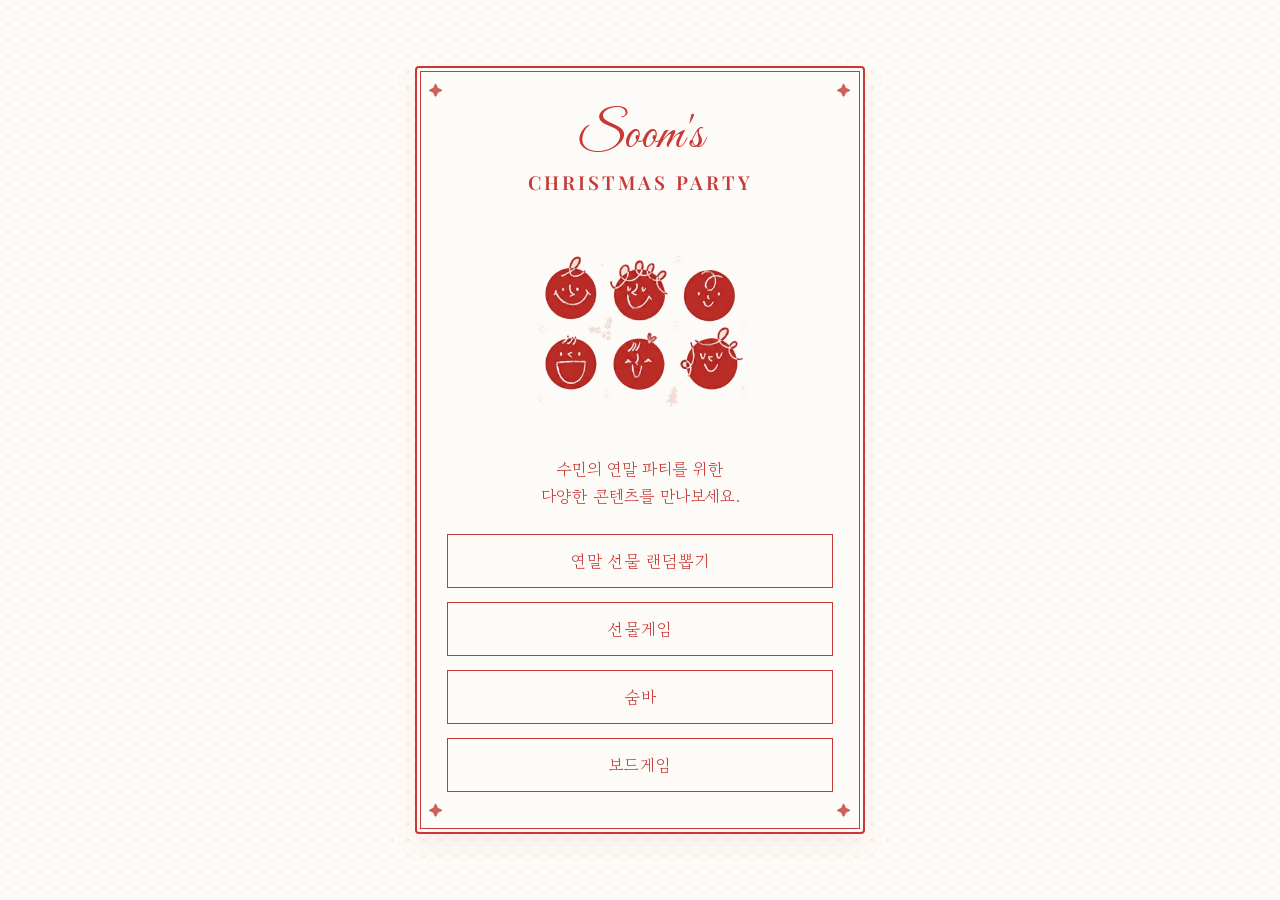
==== commit c0b2a572: "Add board game (duljjemarble) page - 메인에 '보드게임' 메뉴 추가 - 홍팀/백팀 랜덤 팀 나누기, 순서뽑기, 3D 주사위, 칸 이동 - 칸마다 질문/" ====
--- a/index.html
+++ b/index.html
@@ -42,6 +42,7 @@
         <a class="menu-link" href="menu1.html">연말 선물 랜덤뽑기</a>
         <a class="menu-link" href="menu2.html">선물게임</a>
         <a class="menu-link" href="menu3.html">숨바</a>
+        <a class="menu-link" href="duljjemarble.html">보드게임</a>
     </div>
 </div>
 
--- a/style.css
+++ b/style.css
@@ -77,6 +77,10 @@
     height: auto;
     margin: 5px auto 20px;
     display: block;
+}
+
+.game-start-illust {
+    width: 45%;
 }
 
 h2.classic-title {
